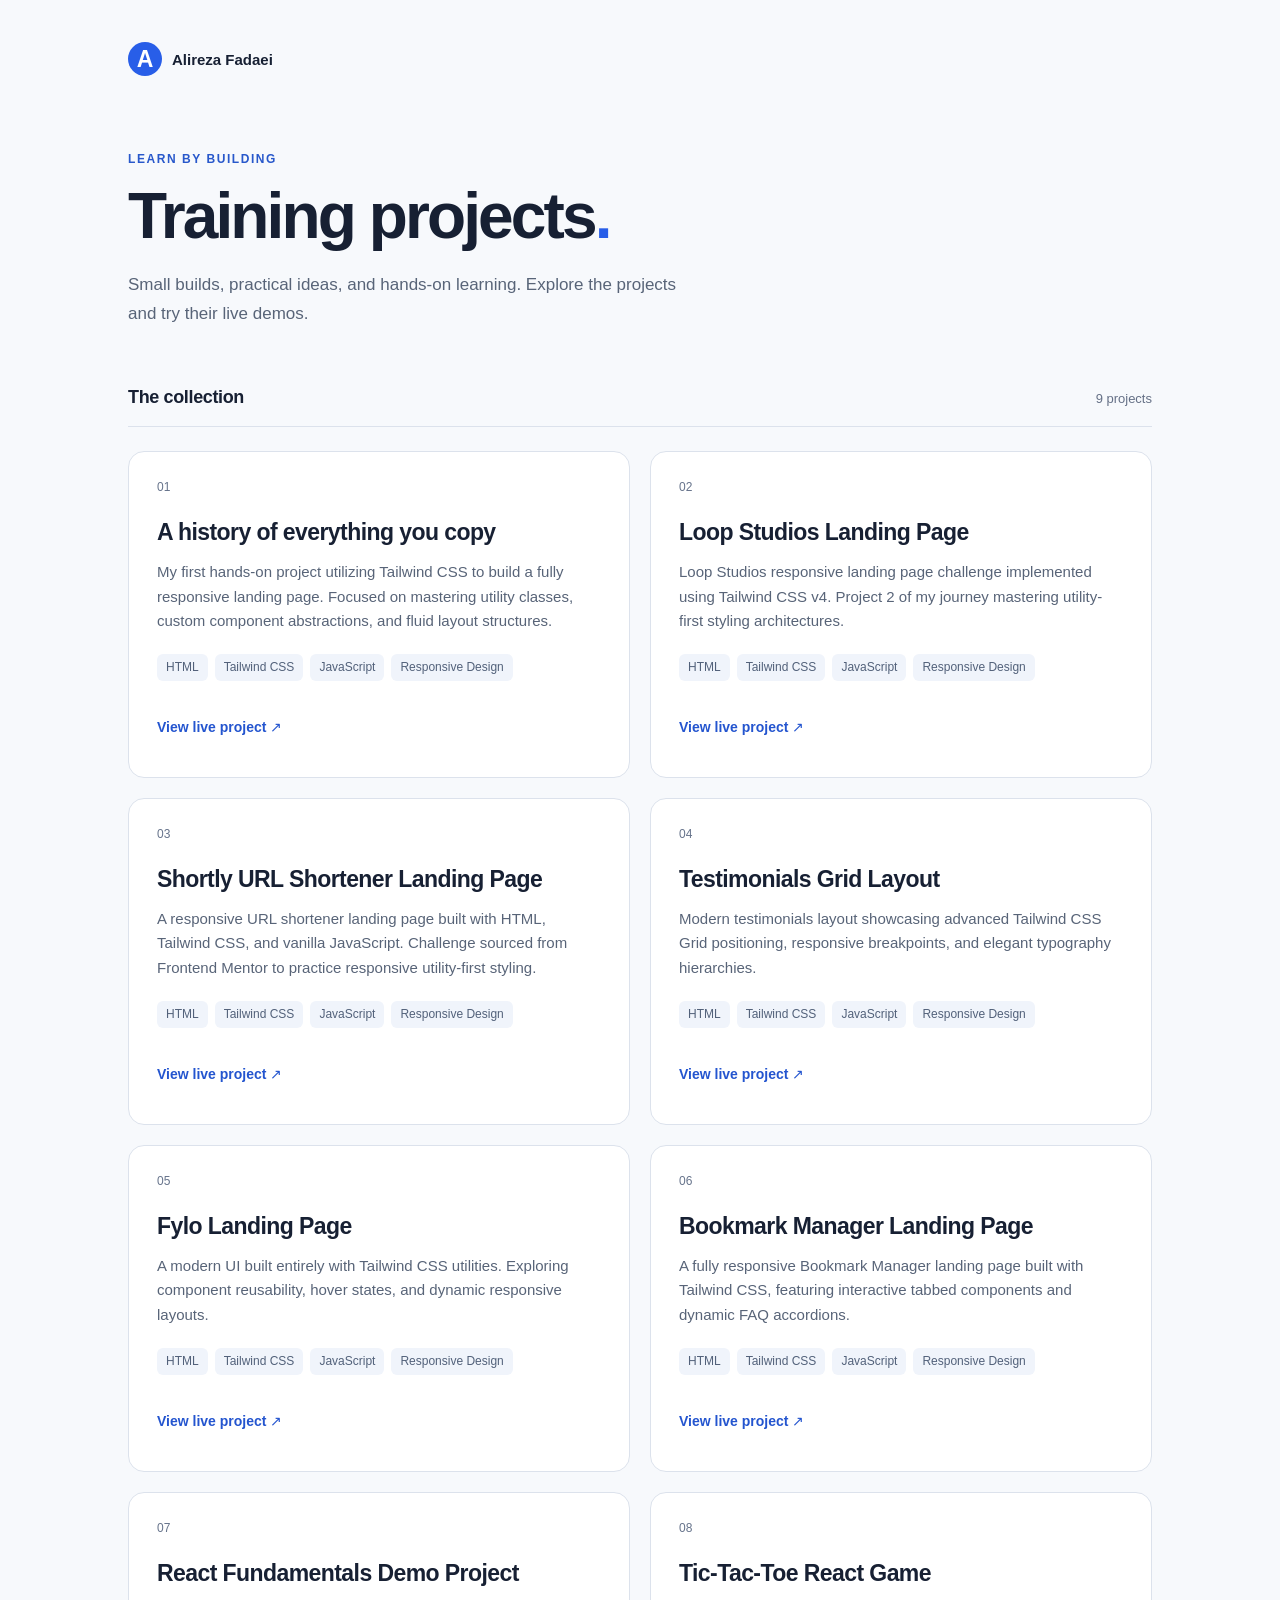
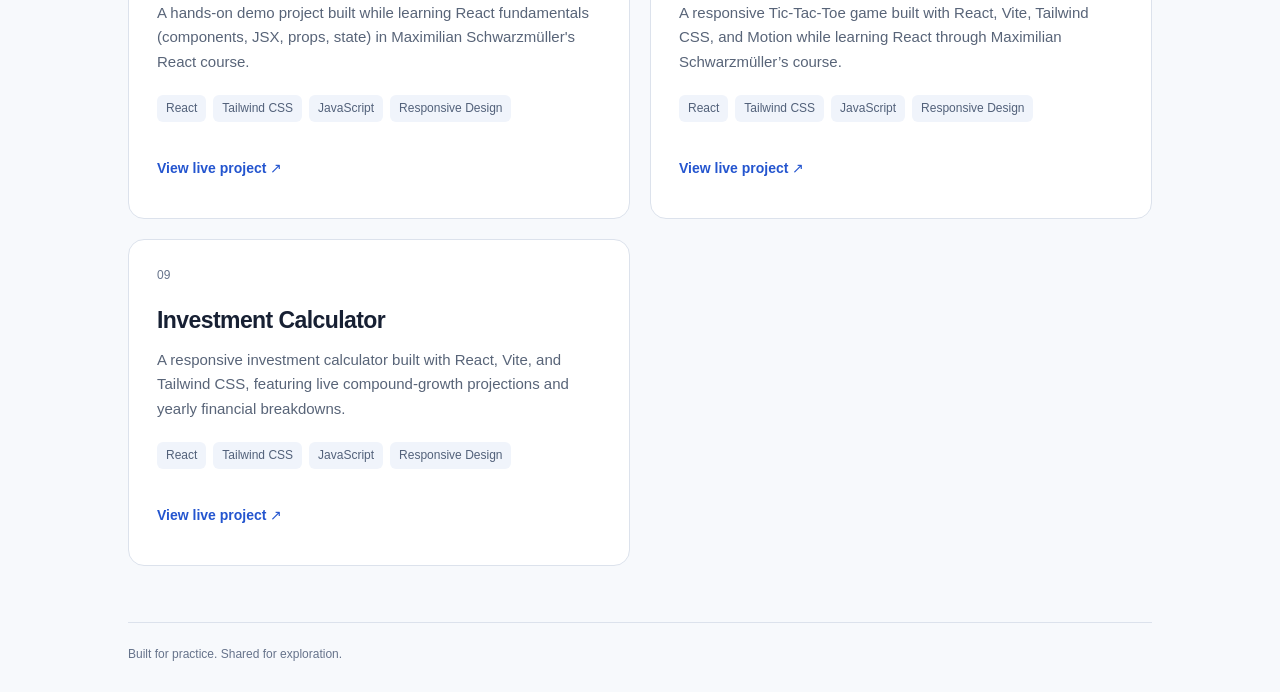
==== projects/index.html @ 714012cb "Add standalone training projects page with live demos and favicon" ====
<!doctype html>
<html lang="en">
  <head>
    <meta charset="utf-8" />
    <meta name="viewport" content="width=device-width, initial-scale=1" />
    <meta name="robots" content="noindex, nofollow" />
    <title>Training Projects | Alireza Fadaei</title>
    <meta name="description" content="A collection of hands-on training projects by Alireza Fadaei. Explore each project through its live demo." />
    <link rel="icon" type="image/jpeg" href="../assets/images/logo.jpg" />
    <link rel="stylesheet" href="styles.css" />
    <script src="projects.js" defer></script>
    <script src="page.js" defer></script>
  </head>
  <body>
    <main>
      <header>
        <p class="author"><span class="monogram" aria-hidden="true">A</span> Alireza Fadaei</p>
        <p class="eyebrow">Learn by building</p>
        <h1>Training projects<span>.</span></h1>
        <p class="intro">Small builds, practical ideas, and hands-on learning. Explore the projects and try their live demos.</p>
      </header>

      <section aria-labelledby="collection-title">
        <div class="collection-heading">
          <h2 id="collection-title">The collection</h2>
          <span id="project-count" hidden></span>
        </div>
        <div id="project-list" class="project-list"></div>
        <p id="empty-state" class="empty-state" hidden>New projects are on the way. Check back soon.</p>
        <noscript><p class="empty-state">Enable JavaScript to view the project collection.</p></noscript>
      </section>
      <footer>Built for practice. Shared for exploration.</footer>
    </main>
  </body>
</html>
---- projects/styles.css ----
:root {
  color-scheme: light;
  font-family: Arial, Helvetica, sans-serif;
  color: #172033;
  background: #f7f9fc;
  font-synthesis: none;
}
* { box-sizing: border-box; }
body { margin: 0; }
main { max-width: 1080px; margin: 0 auto; padding: 42px 28px 28px; }
.author { display: flex; align-items: center; gap: 10px; margin: 0 0 76px; font-size: 15px; font-weight: 700; }
.monogram { display: grid; place-items: center; width: 34px; height: 34px; border-radius: 50%; color: white; background: #285ee8; font-size: 23px; }
.eyebrow { color: #2858cb; font-size: 12px; font-weight: 700; letter-spacing: .13em; text-transform: uppercase; }
h1 { margin: 16px 0 20px; font-size: clamp(38px, 6vw, 64px); line-height: 1.08; letter-spacing: -.045em; }
h1 span { color: #285ee8; }
.intro { max-width: 570px; color: #586478; font-size: 17px; line-height: 1.7; margin: 0; }
section { margin-top: 58px; }
.collection-heading { display: flex; align-items: baseline; justify-content: space-between; gap: 16px; border-bottom: 1px solid #dce2ec; padding-bottom: 18px; margin-bottom: 24px; }
h2 { margin: 0; font-size: 18px; letter-spacing: -.02em; }
#project-count { color: #657086; font-size: 13px; white-space: nowrap; }
.project-list { display: grid; grid-template-columns: repeat(2, minmax(0, 1fr)); gap: 20px; }
.project-card { display: flex; flex-direction: column; align-items: flex-start; padding: 28px; border: 1px solid #dce2ec; border-radius: 16px; background: white; overflow-wrap: anywhere; }
.project-number { color: #66738b; font-size: 12px; font-variant-numeric: tabular-nums; margin-bottom: 24px; }
h3 { margin: 0 0 12px; font-size: 23px; line-height: 1.3; letter-spacing: -.025em; }
.description { margin: 0 0 20px; color: #586478; font-size: 15px; line-height: 1.65; }
.tags { display: flex; flex-wrap: wrap; gap: 7px; list-style: none; padding: 0; margin: 0 0 24px; }
.tags li { padding: 5px 9px; border-radius: 6px; background: #f0f4fb; color: #52617a; font-size: 12px; line-height: 1.4; }
.live-link { display: inline-flex; align-items: center; min-height: 44px; margin-top: auto; color: #2455cf; text-decoration: none; font-weight: 700; font-size: 14px; }
.live-link:hover { text-decoration: underline; text-underline-offset: 4px; }
.live-link:focus-visible { outline: 3px solid #285ee8; outline-offset: 5px; border-radius: 2px; }
.empty-state { margin: 0; padding: 44px 24px; background: white; border: 1px dashed #c9d2e2; border-radius: 16px; text-align: center; color: #586478; line-height: 1.6; }
footer { margin-top: 56px; padding-top: 22px; border-top: 1px solid #dce2ec; color: #66738b; font-size: 12px; line-height: 1.6; }
@media (max-width: 600px) {
  main { padding: 24px 20px; }
  .author { margin-bottom: 48px; }
  section { margin-top: 38px; }
  .project-list { grid-template-columns: 1fr; gap: 16px; }
  .project-card { padding: 24px; }
  .intro { font-size: 16px; }
}
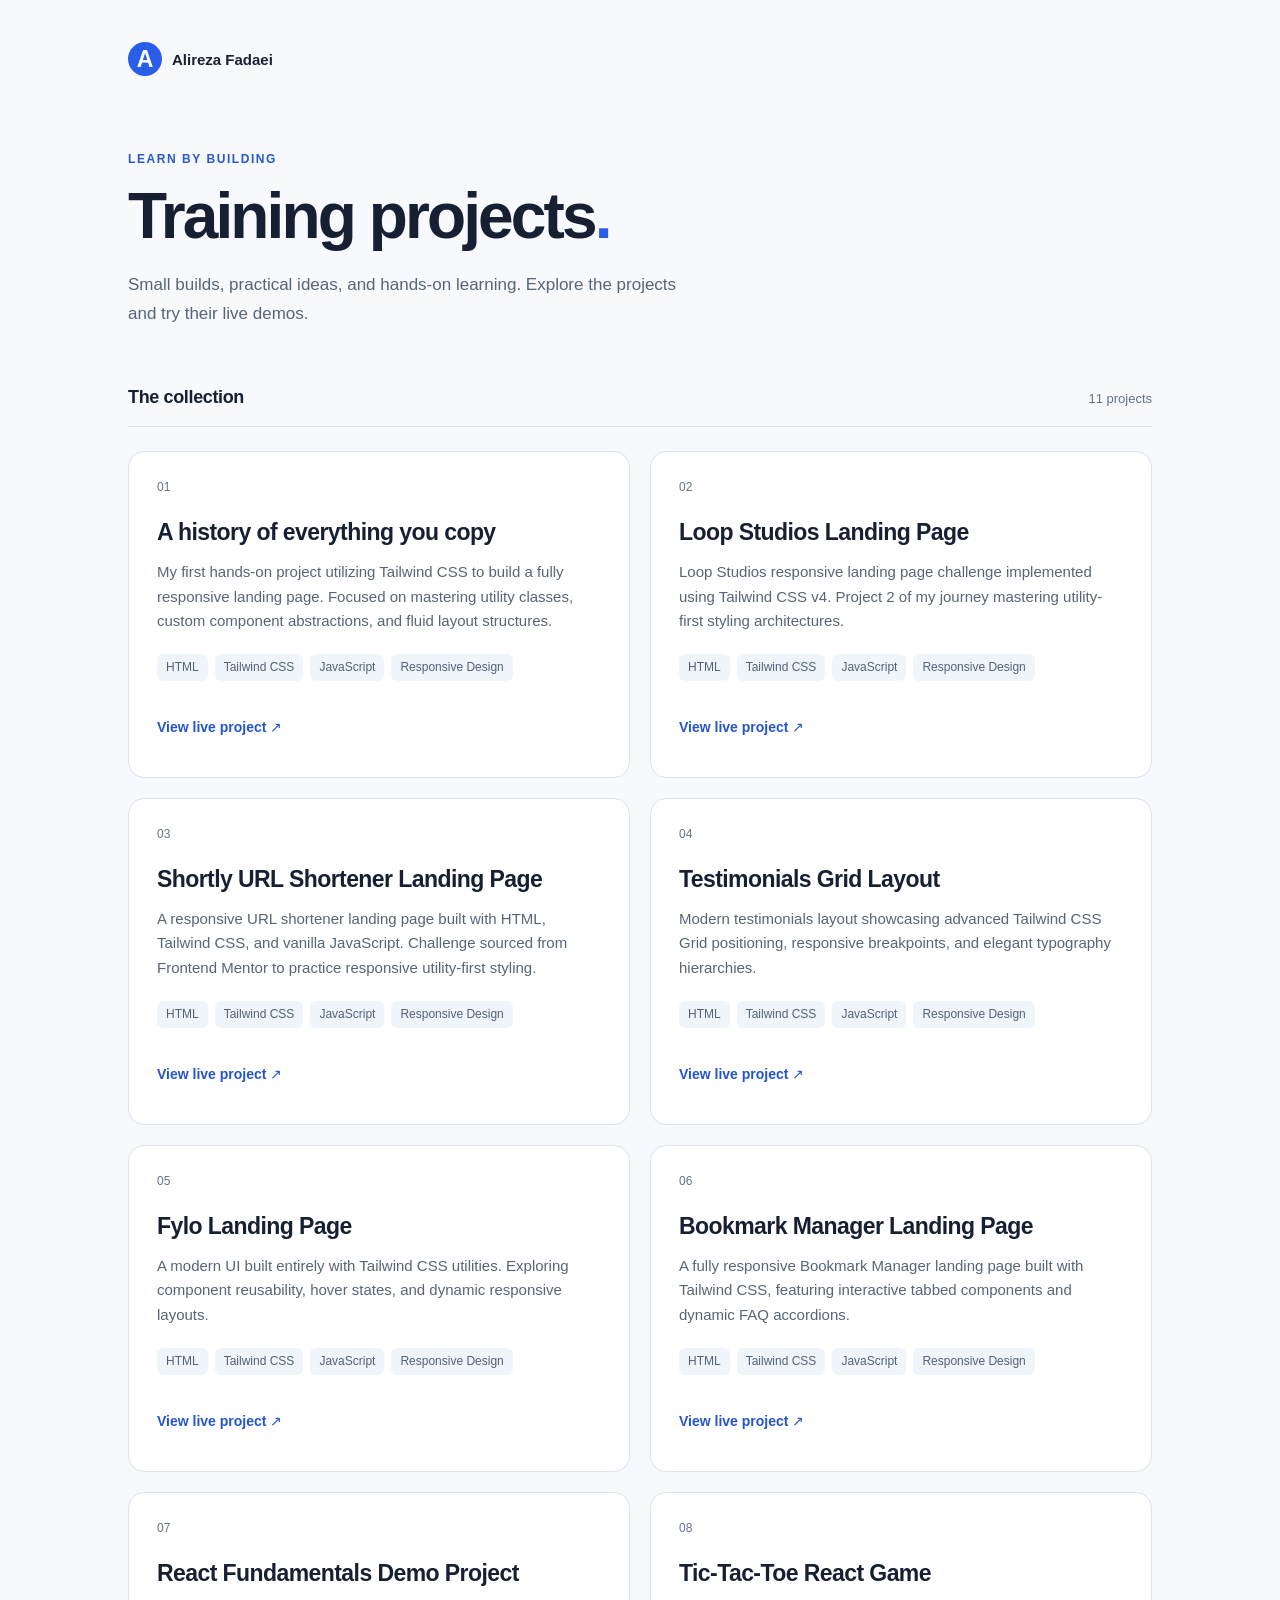
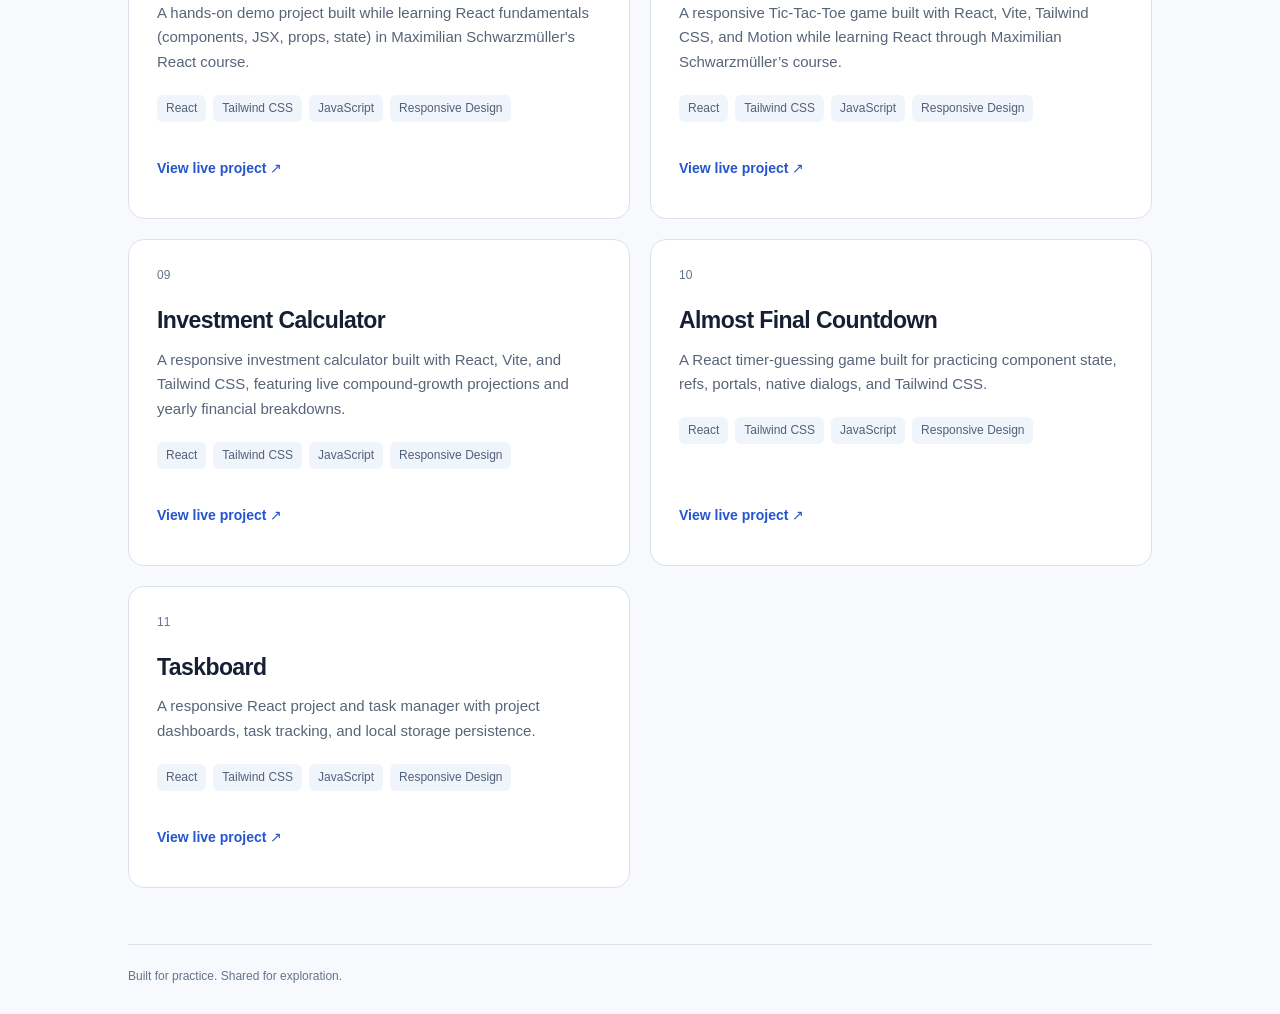
==== commit 786beea1: "Rebrand portfolio and CVs for full-stack software engineering" ====
--- a/projects/index.html
+++ b/projects/index.html
@@ -4,8 +4,13 @@
     <meta charset="utf-8" />
     <meta name="viewport" content="width=device-width, initial-scale=1" />
     <meta name="robots" content="noindex, nofollow" />
-    <title>Training Projects | Alireza Fadaei</title>
-    <meta name="description" content="A collection of hands-on training projects by Alireza Fadaei. Explore each project through its live demo." />
+    <title>
+      Training Projects | Alireza Fadaei — Full-Stack Software Engineer
+    </title>
+    <meta
+      name="description"
+      content="Hands-on training projects by Alireza Fadaei, Full-Stack Software Engineer in Oulu, Finland. Explore each project through its live demo."
+    />
     <link rel="icon" type="image/jpeg" href="../assets/images/logo.jpg" />
     <link rel="stylesheet" href="styles.css" />
     <script src="projects.js" defer></script>
@@ -14,10 +19,15 @@
   <body>
     <main>
       <header>
-        <p class="author"><span class="monogram" aria-hidden="true">A</span> Alireza Fadaei</p>
+        <p class="author">
+          <span class="monogram" aria-hidden="true">A</span> Alireza Fadaei
+        </p>
         <p class="eyebrow">Learn by building</p>
         <h1>Training projects<span>.</span></h1>
-        <p class="intro">Small builds, practical ideas, and hands-on learning. Explore the projects and try their live demos.</p>
+        <p class="intro">
+          Small builds, practical ideas, and hands-on learning. Explore the
+          projects and try their live demos.
+        </p>
       </header>
 
       <section aria-labelledby="collection-title">
@@ -26,8 +36,14 @@
           <span id="project-count" hidden></span>
         </div>
         <div id="project-list" class="project-list"></div>
-        <p id="empty-state" class="empty-state" hidden>New projects are on the way. Check back soon.</p>
-        <noscript><p class="empty-state">Enable JavaScript to view the project collection.</p></noscript>
+        <p id="empty-state" class="empty-state" hidden>
+          New projects are on the way. Check back soon.
+        </p>
+        <noscript
+          ><p class="empty-state">
+            Enable JavaScript to view the project collection.
+          </p></noscript
+        >
       </section>
       <footer>Built for practice. Shared for exploration.</footer>
     </main>
